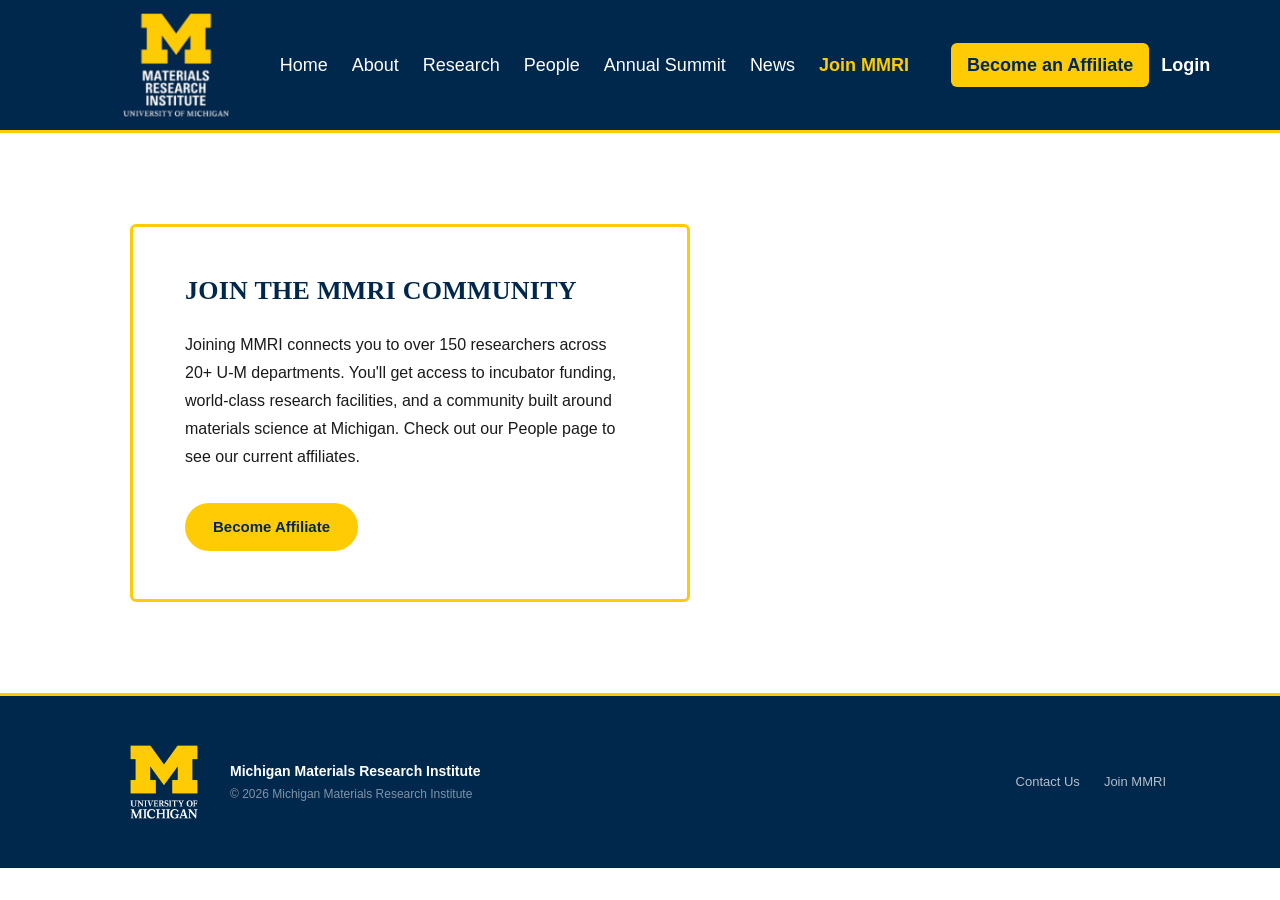
==== join.html @ 58bdbee6 "Add files via upload" ====
<!DOCTYPE html>
<html lang="en">
<head>
  <meta charset="utf-8">
  <meta name="viewport" content="width=device-width, initial-scale=1.0">
    
  <link href="https://fonts.googleapis.com/css2?family=Nunito+Sans:wght@400;600&display=swap" rel="stylesheet">

  <link rel="stylesheet" href="css/html5reset.css">
  <link rel="stylesheet" href="css/style.css">
  <title>Join MMRI | Michigan Materials Research Institute</title>
</head>
<body>

  <!-- NAV -->
  <header class="site-header">
    <a href="#main-content" class="skip">Skip to Main Content</a>
    <div class="header-inner">
      <div class="hamburger">
        <span></span>
        <span></span>
        <span></span>
      </div>
      <div class="logo">
        <img src="images/materialsresearchlogo.png" class="logo-img" alt="Michigan Materials Research Institute Text Logo with block yellow M and blue background.">
      </div>
      <nav class="main-nav">
        <a href="/Users/sabrenachedid/Documents/MMRI%20Website/HTML%20Code/index.html">Home</a>
        <a href="/Users/sabrenachedid/Documents/MMRI%20Website/HTML%20Code/about.html">About</a>
        <a href="#">Research</a>
        <a href="#">People</a>
        <a href="/Users/sabrenachedid/Documents/MMRI%20Website/HTML%20Code/summit.html">Annual Summit</a>
        <a href="/Users/sabrenachedid/Documents/MMRI%20Website/HTML%20Code/news.html">News</a>
        <a href="#" style="color:var(--maize);font-weight:700;">Join MMRI</a>
      </nav>
      <div class="header-actions">
        <a href="#" class="btn-affiliate">Become an Affiliate</a>
        <a href="#" class="btn-login">Login</a>
      </div>
    </div>
  </header>

  <!-- ===================== MAIN ===================== -->
  <main id="main-content" class="join-hero">
    <div class="join-hero-right"></div>
    <div class="join-hero-left">
      <div class="join-hero-card">
        <h1>JOIN THE MMRI COMMUNITY</h1>
        <p>
          Joining MMRI connects you to over 150 researchers across 20+ U-M departments.
          You'll get access to incubator funding, world-class research facilities, and a
          community built around materials science at Michigan. Check out our People page
          to see our current affiliates.
        </p>
        <a href="#" class="join-btn-affiliate">Become Affiliate</a>
      </div>
    </div>
  </main>

  <!-- FOOTER -->
  <footer class="site-footer">
    <div class="container footer-inner">
      <div class="footer-logo">
        <img src="images/u-m_logo-hex.png" alt="University of Michigan">
        <div>
          <span class="footer-name">Michigan Materials Research Institute</span>
          <span class="footer-copy">© <span id="footer-year"></span> Michigan Materials Research Institute</span>
        </div>
      </div>
      <div class="footer-links">
        <a href="#">Contact Us</a>
        <a href="#">Join MMRI</a>
      </div>
    </div>
  </footer>

  <script>
    document.getElementById('footer-year').textContent = new Date().getFullYear();
  </script>

</body>
</html>
---- css/style.css ----
/* =====================
   MMRI Homepage Styles
   ===================== */

/* --- Reset & Base --- */
*, *::before, *::after {
  box-sizing: border-box;
  margin: 0;
  padding: 0;
}

:root {
  --navy: #00274C;
  --maize: #FFCB05;
  --maize-dark: #e6b800;
  --white: #ffffff;
  --light-gray: #f5f5f5;
  --mid-gray: #e0e0e0;
  --text-dark: #1a1a1a;
  --text-mid: #444444;
  --text-light: #777777;
  --font-sans: 'Georgia', serif;
  --font-ui: 'Helvetica Neue', Arial, sans-serif;
  --container-width: 1100px;
  --radius: 6px;
}

body {
  font-family: var(--font-ui);
  color: var(--text-dark);
  background: var(--white);
  line-height: 1.6;
}

a {
  text-decoration: none;
  color: inherit;
}

img {
  display: block;
  width: 100%;
  height: 100%;
  object-fit: cover;
}

.container {
  max-width: var(--container-width);
  margin: 0 auto;
  padding: 0 24px;
}

/* --- Header --- */
.site-header {
  background: var(--navy);
  position: sticky;
  top: 0;
  z-index: 100;
  border-bottom: 3px solid var(--maize);
  overflow: visible;
}

.header-inner {
  max-width: var(--container-width);
  margin: 0 auto;
  padding: 0 24px;
  display: flex;
  align-items: center;
  gap: 32px;
  height: 130px;
}

.logo {
  display: flex;
  align-items: center;
  gap: 12px;
  flex-shrink: 0;
}

.logo-img {
  width: auto;
  height: 120px;
  object-fit: contain;
}

.logo-title {
  color: var(--white);
  font-size: 14px;
  font-weight: 600;
  letter-spacing: 0.02em;
  line-height: 1.3;
  text-transform: uppercase;
}

.main-nav {
  display: flex;
  gap: 4px;
  flex: 1;
}

.main-nav a {
  color: rgba(255,255,255,1);
  font-size: 18px;
  padding: 6px 10px;
  border-radius: var(--radius);
  transition: background 0.15s, color 0.15s;
  white-space: nowrap;
}

.main-nav a:hover {
  background: rgba(255,255,255,0.1);
  color: var(--white);
}

.header-actions {
  display: flex;
  align-items: center;
  gap: 12px;
  flex-shrink: 0;
  font-weight: bold;
}

.btn-affiliate {
  background: var(--maize);
  color: var(--navy);
  font-size: 18px;
  font-weight: 700;
  padding: 8px 16px;
  border-radius: var(--radius);
  transition: background 0.15s;
  white-space: nowrap;
}

.btn-affiliate:hover {
  background: var(--maize-dark);
}

.btn-login {
  color: rgba(255,255,255,1);
  font-size: 18px;
  transition: color 0.15s;
}

.btn-login:hover {
  color: var(--white);
}

/* --- Hero --- */
.hero {
  position: relative;
  height: 520px;
  display: flex;
  align-items: center;
}

.hero-overlay {
  position: absolute;
  inset: 0;
  background: linear-gradient(to right, rgba(0,39,76,0.95) 60%, rgba(0,39,76,0.3) 100%);
}

.hero-content {
  position: relative;
  z-index: 1;
  max-width: var(--container-width);
  margin: 0 auto;
  padding: 0 24px;
  max-width: 600px;
  margin-left: max(24px, calc((100vw - 1100px) / 2 + 24px));
}

.hero-content h1 {
  font-family: var(--font-sans);
  font-size: 42px;
  font-weight: 700;
  color: var(--white);
  line-height: 1.2;
  margin-bottom: 16px;
}

.hero-content p {
  color: rgba(255,255,255,0.88);
  font-size: 17px;
  line-height: 1.65;
  margin-bottom: 28px;
  max-width: 480px;
}

.hero-btns {
  display: flex;
  gap: 12px;
  flex-wrap: wrap;
}

.hero-img {
  position: absolute;
  inset: 0;
  width: 100%;
  height: 100%;
  object-fit: cover;
}

.btn-primary {
  background: var(--maize);
  color: var(--navy);
  font-weight: 700;
  font-size: 14px;
  padding: 12px 24px;
  border-radius: var(--radius);
  transition: background 0.15s;
}

.btn-primary:hover {
  background: var(--maize-dark);
}

.btn-secondary {
  background: transparent;
  color: var(--white);
  font-weight: 600;
  font-size: 14px;
  padding: 12px 24px;
  border-radius: var(--radius);
  border: 1.5px solid rgba(255,255,255,0.6);
  transition: border-color 0.15s, background 0.15s;
}

.btn-secondary:hover {
  border-color: var(--white);
  background: rgba(255,255,255,0.08);
}

/* --- About Strip --- */
.about-strip {
  padding: 64px 0;
  background: var(--white);
}

.about-strip h2 {
  font-family: var(--font-sans);
  font-size: 32px;
  font-weight: 700;
  color: var(--navy);
  margin-bottom: 16px;
}

.about-strip p {
  font-size: 16px;
  color: var(--text-mid);
  line-height: 1.75;
  margin-bottom: 28px;
}

.btn-outline {
  display: inline-block;
  border: 2px solid var(--navy);
  color: var(--navy);
  font-size: 14px;
  font-weight: 600;
  padding: 10px 24px;
  border-radius: var(--radius);
  transition: background 0.15s, color 0.15s;
}

.btn-outline:hover {
  background: var(--navy);
  color: var(--white);
}

/* --- Stats --- */
.stats {
  background: var(--navy);
  padding: 40px 0;
}

.stats-grid {
  display: flex;
  justify-content: center;
  gap: 80px;
  flex-wrap: wrap;
}

.stat-item {
  display: flex;
  flex-direction: column;
  align-items: center;
  gap: 4px;
}

.stat-number {
  font-size: 42px;
  font-weight: 700;
  color: var(--maize);
  line-height: 1;
}

.stat-label {
  font-size: 13px;
  color: rgba(255,255,255,1);
  text-transform: uppercase;
  letter-spacing: 0.08em;
}

/* --- Summit Section --- */
.summit-section {
  padding: 72px 0;
  background: var(--light-gray);
}

.section-title {
  font-family: var(--font-sans);
  font-size: 28px;
  font-weight: 700;
  color: var(--navy);
  margin-bottom: 32px;
  padding-bottom: 12px;
  border-bottom: 3px solid var(--maize);
  display: inline-block;
}

.summit-grid {
  display: grid;
  grid-template-columns: repeat(3, 1fr);
  gap: 24px;
}

.summit-card {
  background: var(--white);
  border-radius: var(--radius);
  overflow: hidden;
  border: 1px solid var(--mid-gray);
  transition: box-shadow 0.2s;
}

.summit-card:hover {
  box-shadow: 0 4px 16px rgba(0,0,0,0.1);
}

.summit-card-img {
  height: 180px;
  overflow: hidden;
}

.summit-card-body {
  padding: 20px;
}

.summit-card-body h3 {
  font-size: 16px;
  font-weight: 700;
  color: var(--navy);
  margin-bottom: 8px;
}

.summit-card-body p {
  font-size: 14px;
  color: var(--text-mid);
  line-height: 1.6;
  margin-bottom: 8px;
}

.summit-date {
  font-size: 13px !important;
  color: var(--navy) !important;
  font-style: italic;
}

.btn-link {
  display: inline-block;
  margin-top: 8px;
  font-size: 14px;
  font-weight: 600;
  color: var(--navy);
  border-bottom: 1.5px solid var(--maize);
  padding-bottom: 1px;
  transition: color 0.15s;
}

.btn-link:hover {
  color: var(--maize-dark);
}

/* --- Announcements --- */
.announcements {
  padding: 72px 0;
  background: var(--white);
}

.announcements-box {
  background: var(--light-gray);
  border-left: 4px solid var(--navy);
  border-radius: 0 var(--radius) var(--radius) 0;
  padding: 24px 28px;
}

.announcement-item {
  display: flex;
  gap: 20px;
  align-items: flex-start;
}

.announcement-date {
  font-size: 12px;
  font-weight: 700;
  color: black;
  text-transform: uppercase;
  letter-spacing: 0.06em;
  white-space: nowrap;
  padding-top: 2px;
  min-width: 80px;
}

.announcement-item p {
  font-size: 14px;
  color: var(--text-mid);
  line-height: 1.6;
}

.announcement-divider {
  height: 1px;
  background: var(--mid-gray);
  margin: 16px 0;
}

/* --- Footer --- */
.site-footer {
  background: var(--navy);
  padding: 36px 0;
  border-top: 3px solid var(--maize);
}

.footer-inner {
  display: flex;
  align-items: center;
  justify-content: space-between;
  gap: 24px;
  flex-wrap: wrap;
}

.footer-logo {
  display: flex;
  align-items: center;
  gap: 16px;
}

.footer-logo img {
  width: 100px;
  height: 100px;
  object-fit: contain;
}

.footer-name {
  display: block;
  color: var(--white);
  font-size: 14px;
  font-weight: 600;
}

.footer-copy {
  display: block;
  color: rgba(255,255,255,0.5);
  font-size: 12px;
  margin-top: 2px;
}

.footer-links {
  display: flex;
  gap: 24px;
}

.footer-links a {
  color: rgba(255,255,255,0.7);
  font-size: 13px;
  transition: color 0.15s;
}

.footer-links a:hover {
  color: var(--maize);
}

.hamburger {
  display: none;
}

/* --- Responsive --- */
@media (max-width: 768px) {
  .main-nav { display: none; }
  .btn-affiliate { display: none; }

  .header-inner {
    justify-content: space-between;
  }

  .summit-grid { grid-template-columns: 1fr; }

  .logo {
    position: absolute;
    left: 50%;
    transform: translateX(-50%);
  }

  .hamburger {
    display: flex;
    flex-direction: column;
    gap: 5px;
    cursor: pointer;
    padding: 4px;
  }

  .hamburger span {
    display: block;
    width: 22px;
    height: 2px;
    background: var(--white);
    border-radius: 2px;
  }
}

/* =====================
   ABOUT PAGE STYLES
   ===================== */

.about-page .about-story {
  padding: 72px 0;
  background: var(--white);
}

.about-page .about-story-grid {
  display: grid;
  grid-template-columns: 1fr 1.6fr;
  gap: 64px;
  align-items: start;
}

.about-page .leadership-photos {
  display: flex;
  gap: 24px;
}

.about-page .leader-card {
  display: flex;
  flex-direction: column;
  align-items: center;
  gap: 8px;
}

.about-page .leader-card img {
  width: 200px;
  height: 230px;
  object-fit: cover;
  border-radius: 4px;
  border: 2px solid var(--mid-gray);
}

.about-page .leader-name {
  font-size: 14px;
  font-weight: 600;
  color: var(--text-dark);
}

.about-page .leader-title {
  font-size: 13px;
  color: var(--text-dark);
}

.about-page .about-text h2 {
  font-family: var(--font-sans);
  font-size: 28px;
  font-weight: 700;
  color: var(--navy);
  margin-bottom: 16px;
}

.about-page .about-text p {
  font-size: 15px;
  color: var(--text-mid);
  line-height: 1.75;
  margin-bottom: 16px;
}

/* --- Strategic Priorities --- */
.about-page .priorities-section {
  padding: 72px 0;
  background: var(--light-gray);
}

.about-page .priorities-grid {
  display: grid;
  grid-template-columns: repeat(4, 1fr);
  gap: 20px;
  margin-top: 8px;
}

.about-page .priority-card {
  background: var(--white);
  border: 1px solid var(--mid-gray);
  border-radius: var(--radius);
  padding: 24px 20px;
  min-width: 0;
}

.about-page .priority-icon {
  color: var(--navy);
  margin-bottom: 12px;
}

.about-page .priority-card h3 {
  font-size: 15px;
  font-weight: 700;
  color: var(--navy);
  margin-bottom: 8px;
  line-height: 1.3;
}

.about-page .priority-card p {
  font-size: 13px;
  color: var(--text-mid);
  line-height: 1.6;
}

/* --- History Timeline --- */
.about-page .history-section {
  padding: 72px 0;
  background: var(--white);
}

.about-page .timeline {
  position: relative;
  margin-top: 16px;
}

.about-page .timeline::before {
  content: '';
  position: absolute;
  left: 50%;
  top: 0;
  bottom: 0;
  width: 2px;
  background: var(--mid-gray);
  transform: translateX(-50%);
}

.about-page .timeline-item {
  display: flex;
  align-items: flex-start;
  gap: 32px;
  margin-bottom: 48px;
  position: relative;
}

.about-page .timeline-item.timeline-right {
  flex-direction: row;
  padding-left: calc(50% + 48px);
}

.about-page .timeline-item.timeline-left {
  flex-direction: row-reverse;
  padding-right: calc(50% + 48px);
  text-align: right;
}

.about-page .timeline-dot {
  position: absolute;
  left: 50%;
  top: 6px;
  width: 14px;
  height: 14px;
  background: var(--navy);
  border-radius: 50%;
  transform: translateX(-50%);
  border: 3px solid var(--white);
  box-shadow: 0 0 0 2px var(--navy);
  flex-shrink: 0;
}

.about-page .timeline-year {
  font-size: 24px;
  font-weight: 700;
  color: var(--navy);
  display: block;
  margin-bottom: 6px;
}

.about-page .timeline-content {
  max-width: 340px;
}

.about-page .timeline-content h3 {
  font-size: 18px;
  font-weight: 600;
  color: var(--navy);
  margin-bottom: 8px;
  line-height: 1.3;
}

.about-page .timeline-content p {
  font-size: 14px;
  color: var(--text-mid);
  line-height: 1.6;
  margin-bottom: 6px;
}

/* --- Workshops --- */
.about-page .workshops-section {
  padding: 48px 0;
  background: var(--light-gray);
}

.about-page .workshops-list {
  list-style: disc;
  padding-left: 20px;
}

.about-page .workshops-list li {
  font-size: 14px;
  color: var(--text-mid);
  line-height: 1.7;
  margin-bottom: 8px;
}

.about-page .workshops-list a {
  color: var(--navy);
  text-decoration: underline;
}

/* --- About Page Responsive --- */
@media (max-width: 768px) {
  .about-page .about-story-grid {
    grid-template-columns: 1fr;
    gap: 32px;
  }

  .about-page .priorities-grid {
    grid-template-columns: repeat(2, 1fr);
  }

  .about-page .timeline::before { left: 8px; }

  .about-page .timeline-item.timeline-right,
  .about-page .timeline-item.timeline-left {
    flex-direction: column;
    padding-left: 36px;
    padding-right: 0;
    text-align: left;
  }

  .about-page .timeline-dot { left: 8px; }

  .about-page .timeline-year {
    position: static;
    display: block;
    margin-bottom: 6px;
  }

  .about-page .timeline-content {
    max-width: 100%;
  }
}

/* =====================
   ANNUAL SUMMIT PAGE STYLES
   (new — no existing classes overridden)
   ===================== */

.summit-page-hero {
  position: relative;
  min-height: 380px;
  display: flex;
  align-items: flex-end;
  background: linear-gradient(to bottom, rgba(0,39,76,0.5) 0%, rgba(0,39,76,0.8) 100%), #003d75;
  background-size: cover;
  background-position: center;
}

.summit-page-hero-inner {
  max-width: var(--container-width);
  margin: 0 auto;
  padding: 40px 24px;
  width: 100%;
  display: flex;
  justify-content: center;
}

.summit-info-card {
  background: var(--white);
  border-radius: var(--radius);
  padding: 36px 40px;
  display: grid;
  grid-template-columns: 1fr 1fr;
  gap: 32px;
  box-shadow: 0 8px 32px rgba(0,0,0,0.2);
  max-width: 860px;
}

.summit-info-card h1 {
  font-family: var(--font-sans);
  font-size: 28px;
  font-weight: 700;
  color: var(--navy);
  margin-bottom: 20px;
  grid-column: 1 / -1;
}

.summit-info-left {
  display: flex;
  flex-direction: column;
  gap: 16px;
}

.summit-info-group {
  display: flex;
  flex-direction: column;
  gap: 3px;
}

.summit-info-label {
  font-size: 11px;
  font-weight: 700;
  text-transform: uppercase;
  letter-spacing: 0.1em;
  color: var(--text-dark);
}

.summit-info-value {
  font-size: 15px;
  color: var(--text-dark);
  font-weight: 500;
}

.summit-info-sublabel {
  font-size: 13px;
  color: var(--text-dark);
}

.summit-agenda-link {
  display: inline-flex;
  align-items: center;
  gap: 8px;
  margin-top: 4px;
  font-size: 14px;
  font-weight: 700;
  color: var(--navy);
  border-bottom: 2px solid var(--maize);
  padding-bottom: 2px;
  width: fit-content;
  transition: color 0.15s, gap 0.15s;
}

.summit-agenda-link:hover {
  color: var(--maize-dark);
  gap: 12px;
}

.summit-stats-right {
  display: flex;
  flex-direction: column;
  gap: 20px;
  border-left: 2px solid var(--mid-gray);
  padding-left: 32px;
}

.summit-stat-row {
  display: flex;
  align-items: center;
  gap: 14px;
}

.summit-stat-icon {
  color: var(--navy);
  flex-shrink: 0;
}

.summit-stat-text {
  display: flex;
  flex-direction: column;
}

.summit-stat-num {
  font-size: 28px;
  font-weight: 700;
  color: var(--navy);
  line-height: 1;
}

.summit-stat-desc {
  font-size: 12px;
  color: var(--text-dark);
  text-transform: uppercase;
  letter-spacing: 0.05em;
}

.summit-sponsor-logos {
  display: flex;
  flex-wrap: wrap;
  gap: 8px;
  margin-top: 4px;
}

.summit-sponsor-badge {
  background: var(--light-gray);
  border: 1px solid var(--mid-gray);
  border-radius: 4px;
  padding: 4px 12px;
  font-size: 11px;
  font-weight: 700;
  color: var(--navy);
  letter-spacing: 0.04em;
}

/* Event Details */
.summit-event-details {
  padding: 64px 0;
  background: var(--white);
}

.summit-event-details h2 {
  font-family: var(--font-sans);
  font-size: 28px;
  font-weight: 700;
  color: var(--navy);
  margin-bottom: 16px;
}

.summit-event-details p {
  font-size: 16px;
  color: var(--text-mid);
  line-height: 1.75;
  max-width: 800px;
}

/* Award Winners */
.summit-awards-section {
  padding: 72px 0;
  background: var(--light-gray);
}

.summit-awards-heading {
  font-family: var(--font-sans);
  font-size: 32px;
  font-weight: 700;
  color: var(--navy);
  text-align: center;
  margin-bottom: 48px;
}

.summit-award-tier {
  margin-bottom: 64px;
  display: flex;
  flex-direction: column;
  align-items: center;
}

.summit-award-tier-label {
  display: flex;
  align-items: center;
  gap: 16px;
  margin-bottom: 24px;
  width: 100%;
  max-width: 860px;
}

.summit-award-tier-label::after {
  content: '';
  flex: 1;
  height: 2px;
}

.summit-award-tier-label.gold::after {
  background: linear-gradient(to right, #f5c842, transparent);
}

.summit-award-tier-label.silver::after {
  background: linear-gradient(to right, #c0c0c0, transparent);
}

.summit-award-badge {
  display: inline-block;
  padding: 5px 20px;
  border-radius: 20px;
  font-size: 13px;
  font-weight: 700;
  letter-spacing: 0.06em;
  text-transform: uppercase;
  white-space: nowrap;
}

.summit-award-badge.gold {
  background: linear-gradient(135deg, #f5c842, #e6a800);
  color: #5a3e00;
}

.summit-award-badge.silver {
  background: linear-gradient(135deg, #d8d8d8, #afafaf);
  color: #333;
}

.summit-award-carousel {
  display: flex;
  align-items: center;
  gap: 16px;
  width: 100%;
  max-width: 920px;
  margin: 0 auto;
}

.summit-carousel-arrow {
  flex-shrink: 0;
  width: 40px;
  height: 40px;
  border-radius: 50%;
  background: var(--white);
  border: 2px solid var(--mid-gray);
  display: flex;
  align-items: center;
  justify-content: center;
  cursor: pointer;
  color: var(--navy);
  transition: background 0.15s, border-color 0.15s, box-shadow 0.15s;
  box-shadow: 0 2px 8px rgba(0,0,0,0.08);
}

.summit-carousel-arrow:hover {
  background: var(--navy);
  border-color: var(--navy);
  color: var(--white);
  box-shadow: 0 4px 12px rgba(0,0,0,0.15);
}

.summit-award-cards {
  display: grid;
  grid-template-columns: repeat(2, 1fr);
  gap: 28px;
  flex: 1;
}

.summit-award-card {
  background: var(--white);
  border-radius: var(--radius);
  overflow: hidden;
  border: 1px solid var(--mid-gray);
  transition: box-shadow 0.2s, transform 0.2s;
}

.summit-award-card:hover {
  box-shadow: 0 6px 24px rgba(0,0,0,0.1);
  transform: translateY(-2px);
}

.summit-award-card-photo {
  width: 100%;
  height: 220px;
  object-fit: cover;
  object-position: top center;
  display: block;
}

.summit-award-card-placeholder {
  width: 100%;
  height: 220px;
  background: linear-gradient(135deg, var(--navy) 0%, #003d75 100%);
  display: flex;
  align-items: center;
  justify-content: center;
}

.summit-award-card-body {
  padding: 24px;
}

.summit-award-winner-name {
  font-size: 18px;
  font-weight: 700;
  color: var(--navy);
  margin-bottom: 2px;
}

.summit-award-winner-affil {
  font-size: 13px;
  color: var(--text-dark);
  margin-bottom: 16px;
}

.summit-award-project-label {
  font-size: 11px;
  font-weight: 700;
  text-transform: uppercase;
  letter-spacing: 0.08em;
  color: var(--text-dark);
  margin-bottom: 4px;
}

.summit-award-project-title {
  font-size: 14px;
  font-weight: 600;
  color: var(--navy);
  margin-bottom: 12px;
  line-height: 1.4;
}

.summit-award-quote {
  font-size: 13px;
  color: var(--text-mid);
  line-height: 1.65;
  border-left: 3px solid var(--maize);
  padding-left: 12px;
  font-style: italic;
}

/* Past Summits strip */
.summit-past-strip {
  color: white;
  padding: 28px 0;
}

.summit-past-strip-inner {
  max-width: var(--container-width);
  margin: 0 auto;
  padding: 0 24px;
  display: flex;
  justify-content: flex-end;
}

.summit-past-link {
  display: inline-flex;
  align-items: center;
  gap: 8px;
  color: var(--navy);
  font-size: 15px;
  font-weight: 600;
  transition: gap 0.15s;
}

.summit-past-link:hover {
  gap: 12px;
}

/* Responsive */
@media (max-width: 768px) {
  .summit-info-card {
    grid-template-columns: 1fr;
    padding: 24px 20px;
  }

  .summit-stats-right {
    border-left: none;
    border-top: 2px solid var(--mid-gray);
    padding-left: 0;
    padding-top: 20px;
  }

  .summit-award-cards {
    grid-template-columns: 1fr;
  }

  .summit-award-card:nth-child(2) {
    display: none;
  }

  .summit-carousel-arrow {
    width: 36px;
    height: 36px;
  }
}

/* =====================
   JOIN PAGE STYLES
   (new — no existing classes overridden)
   ===================== */

.join-hero {
  position: relative;
  min-height: 560px;
  display: flex;
  align-items: center;
  background: var(--white);
}

/* Image occupies the right 65% */
.join-hero-right {
  position: absolute;
  top: 0;
  right: 0;
  width: 65%;
  height: 100%;
  background: url('/Users/sabrenachedid/Documents/MMRI Website/HTML Code/images/michunion.jpg') center/cover no-repeat;
}

/* Card overlaps from left onto the image */
.join-hero-left {
  position: relative;
  z-index: 2;
  width: 100%;
  padding: 60px 0;
  display: flex;
  align-items: center;
}

.join-hero-card {
  position: relative;
  z-index: 2;
  background: var(--white);
  border: 3px solid var(--maize);
  border-radius: var(--radius);
  padding: 48px 52px;
  width: 560px;
  margin-left: max(40px, calc((100vw - 1100px) / 2 + 40px));
}

.join-hero-card h1 {
  font-family: var(--font-sans);
  font-size: 26px;
  font-weight: 700;
  color: var(--navy);
  margin-bottom: 24px;
  line-height: 1.2;
  text-transform: uppercase;
  letter-spacing: 0.01em;
}

.join-hero-card p {
  font-size: 16px;
  color: var(--text-dark);
  line-height: 1.75;
  margin-bottom: 32px;
}

.join-btn-affiliate {
  display: inline-block;
  background: var(--maize);
  color: var(--navy);
  font-size: 15px;
  font-weight: 700;
  padding: 12px 28px;
  border-radius: 40px;
  transition: background 0.15s;
}

.join-btn-affiliate:hover {
  background: var(--maize-dark);
}

/* ---- Mobile ---- */
@media (max-width: 768px) {
  .join-hero {
    flex-direction: column;
    align-items: stretch;
    min-height: unset;
    padding-bottom: 48px;
  }

  .join-hero-right {
    position: relative;
    width: 100%;
    height: 280px;
    top: unset;
    right: unset;
  }

  .join-hero-left {
    padding: 0 20px;
    margin-top: -80px;
  }

  .join-hero-card {
    width: 100%;
    margin-left: 0;
    padding: 32px 24px;
  }

  .join-hero-card h1 {
    font-size: 20px;
  }
}

/* =====================
   HIGHLIGHTS / NEWS PAGE STYLES
   (new — no existing classes overridden)
   ===================== */

.news-page {
  background: var(--white);
}

/* ---- Featured Section ---- */
.news-featured-section {
  padding: 52px 0 0;
  background: var(--white);
}

.news-featured-label {
  font-family: var(--font-sans);
  font-size: 26px;
  font-weight: 700;
  color: var(--navy);
  max-width: var(--container-width);
  margin: 0 auto 20px;
  padding: 0 24px;
  letter-spacing: 0.01em;
}

/* Full-bleed hero image */
.news-featured-img-wrap {
  width: 100%;
  height: 480px;
  overflow: hidden;
  position: relative;
}

.news-featured-img-wrap img {
  width: 100%;
  height: 100%;
  object-fit: cover;
  display: block;
  border-radius: 0;
}

/* Gradient overlay on featured image */
.news-featured-img-wrap::after {
  content: '';
  position: absolute;
  bottom: 0;
  left: 0;
  right: 0;
  height: 40%;
  background: linear-gradient(to top, rgba(0,39,76,0.45), transparent);
  pointer-events: none;
}

.news-featured-body {
  max-width: var(--container-width);
  margin: 0 auto;
  padding: 28px 24px 52px;
  display: flex;
  align-items: flex-start;
  gap: 40px;
  border-bottom: 1px solid var(--mid-gray);
}

.news-featured-text {
  flex: 1;
}

.news-featured-body h3 {
  font-size: 18px;
  color: var(--text-dark);
  font-weight: 700px;
  margin-bottom: 6px;
  line-height: 1.5;
}

.news-featured-body p {
  font-size: 16px;
  color: var(--text-dark);
  margin-bottom: 6px;
  line-height: 1.5;
}

.news-featured-date {
  font-size: 13px !important;
  font-weight: 400 !important;
  color: var(--text-dark) !important;
  margin-bottom: 0 !important;
  text-transform: uppercase;
  letter-spacing: 0.06em;
}

.news-featured-action {
  flex-shrink: 0;
  display: flex;
  align-items: center;
  padding-top: 4px;
}

.news-read-more-btn {
  display: inline-flex;
  align-items: center;
  gap: 8px;
  background: var(--navy);
  color: var(--white);
  font-size: 14px;
  font-weight: 600;
  padding: 12px 28px;
  border-radius: 40px;
  transition: background 0.15s, gap 0.15s;
  white-space: nowrap;
}

.news-read-more-btn:hover {
  background: #003a6e;
  gap: 12px;
}

.news-read-more-btn svg {
  flex-shrink: 0;
}

/* ---- More Material News ---- */
.news-more-section {
  padding: 60px 0 80px;
  background: var(--light-gray);
}

.news-more-heading-wrap {
  margin-bottom: 36px;
}

.news-more-heading-wrap h2 {
  font-family: var(--font-sans);
  font-size: 24px;
  font-weight: 700;
  color: var(--navy);
  display: inline-block;
  padding-bottom: 10px;
  border-bottom: 3px solid var(--maize);
}

.news-grid {
  display: grid;
  grid-template-columns: repeat(2, 1fr);
  gap: 28px;
}

.news-card {
  display: flex;
  flex-direction: column;
  background: var(--white);
  border-radius: var(--radius);
  overflow: hidden;
  border: 1px solid var(--mid-gray);
  transition: box-shadow 0.2s, transform 0.2s;
}

.news-card:hover {
  box-shadow: 0 6px 24px rgba(0,0,0,0.1);
  transform: translateY(-3px);
}

.news-card-img-wrap {
  width: 100%;
  height: 210px;
  overflow: hidden;
  background: #c8d5e0;
  flex-shrink: 0;
}

.news-card-img-wrap img {
  width: 100%;
  height: 100%;
  object-fit: cover;
  display: block;
}

.news-card-body {
  padding: 22px 24px 24px;
  display: flex;
  flex-direction: column;
  flex: 1;
}

.news-card-body h3 {
  font-size: 16px;
  font-weight: 700;
  color: var(--navy);
  margin-bottom: 8px;
  line-height: 1.3;
}

.news-card-body p {
  font-size: 14px;
  color: var(--text-mid);
  line-height: 1.65;
  margin-bottom: 20px;
  flex: 1;
}

.news-card-body p a {
  color: var(--navy);
  text-decoration: underline;
  font-weight: 600;
}

.news-card-body p strong {
  font-weight: 700;
  color: var(--text-dark);
}

.news-card-btn {
  display: inline-flex;
  align-items: center;
  gap: 6px;
  background: var(--navy);
  color: var(--white);
  font-size: 13px;
  font-weight: 600;
  padding: 9px 22px;
  border-radius: 40px;
  transition: background 0.15s, gap 0.15s;
  width: fit-content;
}

.news-card-btn:hover {
  background: #003a6e;
  gap: 10px;
}

/* Responsive */
@media (max-width: 768px) {
  .news-featured-img-wrap {
    height: 260px;
  }

  .news-featured-body {
    flex-direction: column;
    gap: 20px;
    padding: 24px 24px 40px;
  }

  .news-grid {
    grid-template-columns: 1fr;
    gap: 24px;
  }

  .news-featured-label {
    font-size: 20px;
  }
}

/* Visually hidden but readable by screen readers */
.sr-only {
  position: absolute;
  width: 1px;
  height: 1px;
  padding: 0;
  margin: -1px;
  overflow: hidden;
  clip: rect(0, 0, 0, 0);
  white-space: nowrap;
  border: 0;
}

/* ========================================
  SKIP TO CONTENT LINK
  ======================================== */


.skip {
  position: absolute;
  left: -9999px;
  top: -20px;
  opacity: 1;
  color: #FFCB05; 
  background-color: #00274C; 
  padding: 6px 12px;
  text-decoration: none;
  z-index: 100;
}

.skip:focus {
  left: 525px;
  top: 10px;
  border: 2px yellow;
}
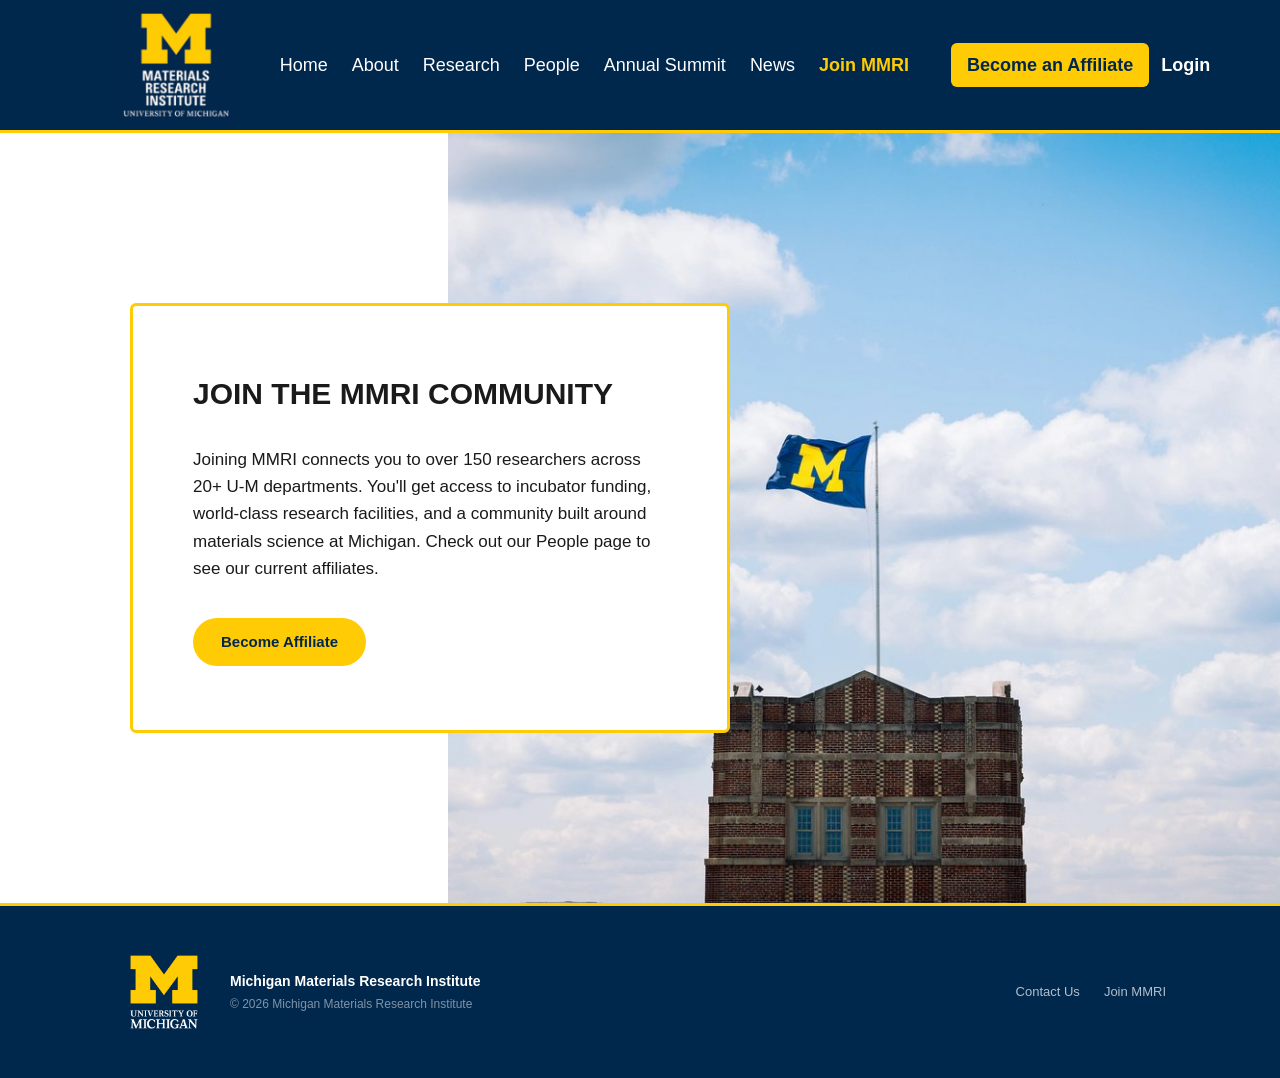
==== commit 6e70bc4a: "Add files via upload" ====
--- a/join.html
+++ b/join.html
@@ -25,12 +25,12 @@
         <img src="images/materialsresearchlogo.png" class="logo-img" alt="Michigan Materials Research Institute Text Logo with block yellow M and blue background.">
       </div>
       <nav class="main-nav">
-        <a href="/Users/sabrenachedid/Documents/MMRI%20Website/HTML%20Code/index.html">Home</a>
-        <a href="/Users/sabrenachedid/Documents/MMRI%20Website/HTML%20Code/about.html">About</a>
+        <a href="index.html">Home</a>
+        <a href="about.html">About</a>
         <a href="#">Research</a>
         <a href="#">People</a>
-        <a href="/Users/sabrenachedid/Documents/MMRI%20Website/HTML%20Code/summit.html">Annual Summit</a>
-        <a href="/Users/sabrenachedid/Documents/MMRI%20Website/HTML%20Code/news.html">News</a>
+        <a href="summit.html">Annual Summit</a>
+        <a href="news.html">News</a>
         <a href="#" style="color:var(--maize);font-weight:700;">Join MMRI</a>
       </nav>
       <div class="header-actions">
--- a/css/style.css
+++ b/css/style.css
@@ -1166,31 +1166,28 @@
    JOIN PAGE STYLES
    (new — no existing classes overridden)
    ===================== */
-
-.join-hero {
-  position: relative;
-  min-height: 560px;
-  display: flex;
-  align-items: center;
-  background: var(--white);
-}
-
-/* Image occupies the right 65% */
 .join-hero-right {
   position: absolute;
   top: 0;
   right: 0;
   width: 65%;
   height: 100%;
-  background: url('/Users/sabrenachedid/Documents/MMRI Website/HTML Code/images/michunion.jpg') center/cover no-repeat;
-}
-
-/* Card overlaps from left onto the image */
+  background: url('../images/michunion.jpg') center/cover no-repeat;
+}
+
+.join-hero {
+  position: relative;
+  min-height: calc(100vh - 130px);  /* was 560px */
+  display: flex;
+  align-items: center;
+  background: var(--white);
+}
+
 .join-hero-left {
   position: relative;
   z-index: 2;
   width: 100%;
-  padding: 60px 0;
+  padding: 80px 0;  /* was 60px */
   display: flex;
   align-items: center;
 }
@@ -1201,27 +1198,19 @@
   background: var(--white);
   border: 3px solid var(--maize);
   border-radius: var(--radius);
-  padding: 48px 52px;
-  width: 560px;
+  padding: 64px 60px;  /* was 48px 52px */
+  width: 600px;  /* was 560px */
   margin-left: max(40px, calc((100vw - 1100px) / 2 + 40px));
 }
 
 .join-hero-card h1 {
-  font-family: var(--font-sans);
-  font-size: 26px;
-  font-weight: 700;
-  color: var(--navy);
-  margin-bottom: 24px;
-  line-height: 1.2;
-  text-transform: uppercase;
-  letter-spacing: 0.01em;
+  font-size: 30px;  /* was 26px */
+  margin-bottom: 28px;  /* was 24px */
 }
 
 .join-hero-card p {
-  font-size: 16px;
-  color: var(--text-dark);
-  line-height: 1.75;
-  margin-bottom: 32px;
+  font-size: 17px;  /* was 16px */
+  margin-bottom: 36px;  /* was 32px */
 }
 
 .join-btn-affiliate {
